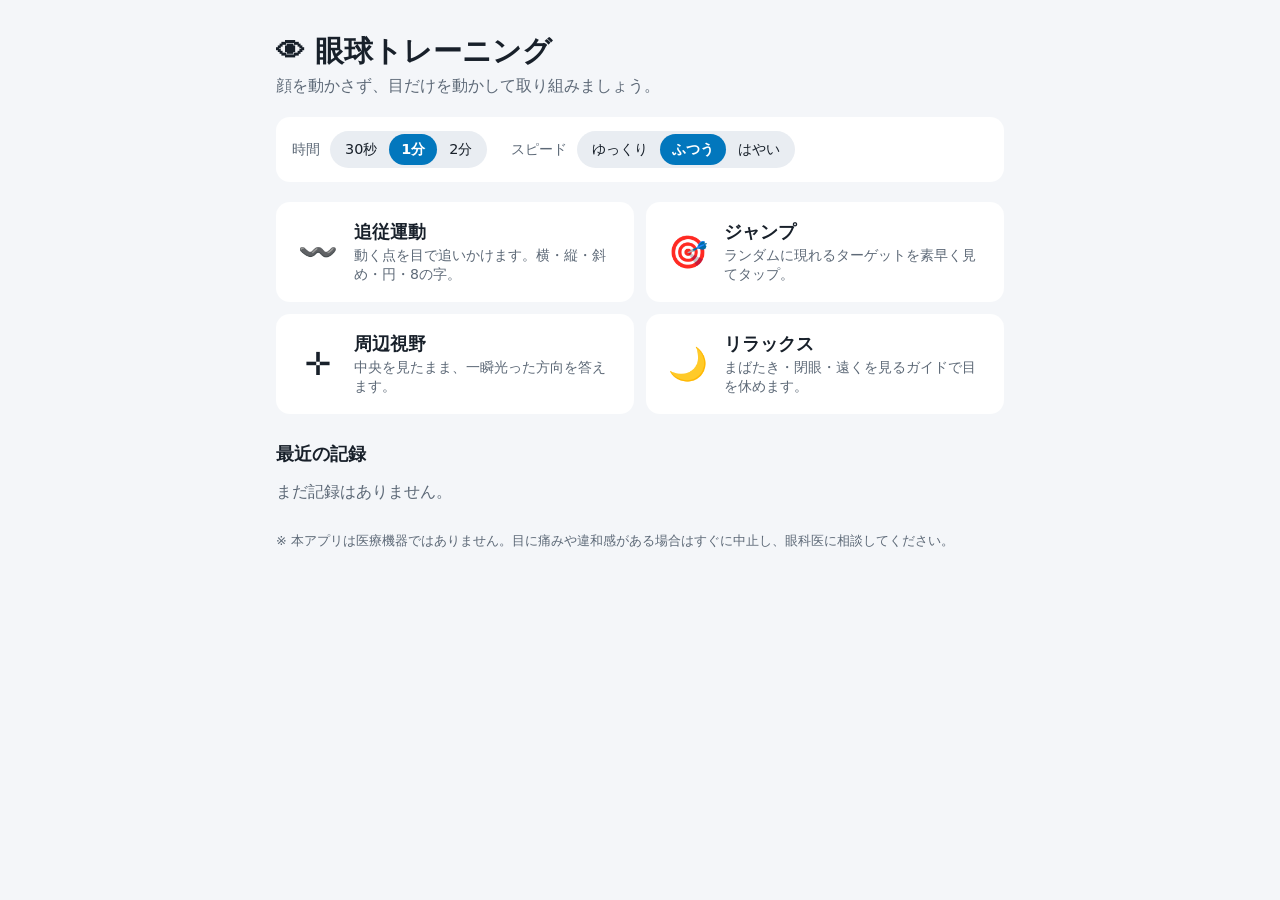
==== index.html @ 9a1d0de9 "Add eye training web app Static single-page app with four exercises (smooth pursuit, saccade targets" ====
<!doctype html>
<html lang="ja">
<head>
  <meta charset="utf-8">
  <meta name="viewport" content="width=device-width, initial-scale=1, viewport-fit=cover">
  <meta name="theme-color" content="#10151c">
  <title>眼球トレーニング</title>
  <link rel="stylesheet" href="style.css">
</head>
<body>
  <!-- ホーム -->
  <main id="home" class="screen active">
    <header class="hero">
      <h1>👁 眼球トレーニング</h1>
      <p class="lead">顔を動かさず、目だけを動かして取り組みましょう。</p>
    </header>

    <section class="settings" aria-label="設定">
      <div class="field">
        <span class="label">時間</span>
        <div class="seg" data-setting="duration">
          <button data-value="30">30秒</button>
          <button data-value="60">1分</button>
          <button data-value="120">2分</button>
        </div>
      </div>
      <div class="field">
        <span class="label">スピード</span>
        <div class="seg" data-setting="speed">
          <button data-value="slow">ゆっくり</button>
          <button data-value="normal">ふつう</button>
          <button data-value="fast">はやい</button>
        </div>
      </div>
    </section>

    <section class="modes" aria-label="トレーニング">
      <button class="card" data-mode="pursuit">
        <span class="icon">〰️</span>
        <span class="title">追従運動</span>
        <span class="desc">動く点を目で追いかけます。横・縦・斜め・円・8の字。</span>
      </button>
      <button class="card" data-mode="saccade">
        <span class="icon">🎯</span>
        <span class="title">ジャンプ</span>
        <span class="desc">ランダムに現れるターゲットを素早く見てタップ。</span>
      </button>
      <button class="card" data-mode="peripheral">
        <span class="icon">✛</span>
        <span class="title">周辺視野</span>
        <span class="desc">中央を見たまま、一瞬光った方向を答えます。</span>
      </button>
      <button class="card" data-mode="relax">
        <span class="icon">🌙</span>
        <span class="title">リラックス</span>
        <span class="desc">まばたき・閉眼・遠くを見るガイドで目を休めます。</span>
      </button>
    </section>

    <section class="history" aria-label="履歴">
      <h2>最近の記録</h2>
      <ol id="history-list"></ol>
      <p id="history-empty" class="muted">まだ記録はありません。</p>
    </section>

    <footer class="muted small">
      ※ 本アプリは医療機器ではありません。目に痛みや違和感がある場合はすぐに中止し、眼科医に相談してください。
    </footer>
  </main>

  <!-- トレーニング中 -->
  <section id="exercise" class="screen" aria-live="polite">
    <div class="topbar">
      <span id="ex-title"></span>
      <span id="ex-info"></span>
      <span id="ex-timer">0:00</span>
      <button id="ex-stop" class="ghost">終了</button>
    </div>
    <div id="hint" class="hint"></div>
    <canvas id="stage"></canvas>
    <div id="dir-pad" class="dir-pad hidden" aria-label="方向を答える">
      <button data-dir="up" aria-label="上">▲</button>
      <button data-dir="left" aria-label="左">◀</button>
      <button data-dir="right" aria-label="右">▶</button>
      <button data-dir="down" aria-label="下">▼</button>
    </div>
  </section>

  <!-- 結果 -->
  <section id="result" class="screen">
    <div class="result-box">
      <h2>おつかれさまでした！</h2>
      <p id="res-title" class="muted"></p>
      <dl id="res-stats" class="stats"></dl>
      <p class="muted small">トレーニング後は数回まばたきをして、目を休めましょう。</p>
      <div class="actions">
        <button id="res-retry" class="primary">もう一度</button>
        <button id="res-home" class="ghost">ホームへ</button>
      </div>
    </div>
  </section>

  <script src="app.js"></script>
</body>
</html>
---- style.css ----
:root {
  --bg: #10151c;
  --surface: #1a212b;
  --surface-2: #232c38;
  --text: #e8edf3;
  --muted: #8b97a6;
  --accent: #4fc3f7;
  --accent-ink: #062330;
  --target: #ffd54f;
  --good: #81c784;
  --bad: #e57373;
  --radius: 14px;
}

@media (prefers-color-scheme: light) {
  :root {
    --bg: #f4f6f9;
    --surface: #ffffff;
    --surface-2: #e9edf2;
    --text: #18202a;
    --muted: #5d6977;
    --accent: #0277bd;
    --accent-ink: #ffffff;
    --target: #e65100;
    --good: #2e7d32;
    --bad: #c62828;
  }
}

* { box-sizing: border-box; }

html, body {
  margin: 0;
  height: 100%;
  background: var(--bg);
  color: var(--text);
  font-family: system-ui, -apple-system, "Hiragino Sans", "Noto Sans JP", sans-serif;
  -webkit-tap-highlight-color: transparent;
}

button {
  font: inherit;
  color: inherit;
  cursor: pointer;
}

.screen { display: none; }
.screen.active { display: block; }
.hidden { display: none !important; }
.muted { color: var(--muted); }
.small { font-size: 0.8rem; line-height: 1.6; }

/* ---------- ホーム ---------- */
#home {
  max-width: 760px;
  margin: 0 auto;
  padding: 24px 16px 40px;
}

.hero h1 { margin: 8px 0 4px; font-size: 1.8rem; }
.lead { margin: 0 0 20px; color: var(--muted); }

.settings {
  display: flex;
  flex-wrap: wrap;
  gap: 12px 24px;
  background: var(--surface);
  border-radius: var(--radius);
  padding: 14px 16px;
  margin-bottom: 20px;
}

.field { display: flex; align-items: center; gap: 10px; }
.label { font-size: 0.9rem; color: var(--muted); }

.seg {
  display: inline-flex;
  background: var(--surface-2);
  border-radius: 999px;
  padding: 3px;
}
.seg button {
  border: 0;
  background: transparent;
  padding: 6px 12px;
  border-radius: 999px;
  font-size: 0.9rem;
}
.seg button.on {
  background: var(--accent);
  color: var(--accent-ink);
  font-weight: 600;
}

.modes {
  display: grid;
  grid-template-columns: repeat(auto-fill, minmax(min(100%, 320px), 1fr));
  gap: 12px;
}

.card {
  display: grid;
  grid-template-columns: 48px 1fr;
  grid-template-rows: auto auto;
  column-gap: 12px;
  text-align: left;
  background: var(--surface);
  border: 2px solid transparent;
  border-radius: var(--radius);
  padding: 16px;
  transition: border-color .15s, transform .15s;
}
.card:hover, .card:focus-visible { border-color: var(--accent); outline: none; }
.card:active { transform: scale(.98); }
.card .icon { grid-row: span 2; font-size: 2rem; align-self: center; text-align: center; }
.card .title { font-weight: 700; font-size: 1.1rem; }
.card .desc { color: var(--muted); font-size: 0.88rem; margin-top: 2px; }

.history { margin-top: 28px; }
.history h2 { font-size: 1.1rem; margin: 0 0 8px; }
#history-list { list-style: none; padding: 0; margin: 0; }
#history-list li {
  display: flex;
  justify-content: space-between;
  gap: 12px;
  padding: 10px 12px;
  border-bottom: 1px solid var(--surface-2);
  font-size: 0.9rem;
}
#history-list .when { color: var(--muted); white-space: nowrap; }

footer { margin-top: 28px; }

/* ---------- トレーニング ---------- */
#exercise.active {
  position: fixed;
  inset: 0;
  display: flex;
  flex-direction: column;
  user-select: none;
  -webkit-user-select: none;
}

.topbar {
  display: flex;
  align-items: center;
  gap: 12px;
  padding: 10px 16px;
  padding-top: max(10px, env(safe-area-inset-top));
  background: var(--surface);
  font-size: 0.95rem;
}
#ex-title { font-weight: 700; }
#ex-info { flex: 1; color: var(--muted); overflow: hidden; text-overflow: ellipsis; white-space: nowrap; }
#ex-timer { font-variant-numeric: tabular-nums; font-weight: 600; }

.ghost {
  border: 1px solid var(--muted);
  background: transparent;
  border-radius: 999px;
  padding: 6px 14px;
}
.primary {
  border: 0;
  background: var(--accent);
  color: var(--accent-ink);
  border-radius: 999px;
  padding: 10px 22px;
  font-weight: 700;
}

#stage {
  flex: 1;
  width: 100%;
  min-height: 0;
  display: block;
  touch-action: none;
}

.hint {
  text-align: center;
  color: var(--muted);
  font-size: 0.9rem;
  pointer-events: none;
  padding: 8px 16px 0;
}

.dir-pad {
  align-self: center;
  margin: 4px 0 max(12px, env(safe-area-inset-bottom));
  display: grid;
  grid-template-areas: ". up ." "left . right" ". down .";
  grid-template-columns: repeat(3, 56px);
  grid-template-rows: repeat(3, 56px);
  gap: 4px;
}
.dir-pad button {
  border: 0;
  border-radius: 12px;
  background: var(--surface-2);
  font-size: 1.2rem;
}
.dir-pad button:active { background: var(--accent); color: var(--accent-ink); }
.dir-pad [data-dir=up] { grid-area: up; }
.dir-pad [data-dir=down] { grid-area: down; }
.dir-pad [data-dir=left] { grid-area: left; }
.dir-pad [data-dir=right] { grid-area: right; }

/* ---------- 結果 ---------- */
#result.active {
  display: flex;
  min-height: 100%;
  align-items: center;
  justify-content: center;
  padding: 24px 16px;
}
.result-box {
  width: 100%;
  max-width: 420px;
  background: var(--surface);
  border-radius: var(--radius);
  padding: 24px;
  text-align: center;
}
.result-box h2 { margin: 0 0 4px; }
.stats {
  display: grid;
  grid-template-columns: 1fr auto;
  gap: 8px 16px;
  text-align: left;
  margin: 20px 0;
}
.stats dt { color: var(--muted); }
.stats dd { margin: 0; font-weight: 700; font-variant-numeric: tabular-nums; }
.actions { display: flex; gap: 12px; justify-content: center; margin-top: 16px; }
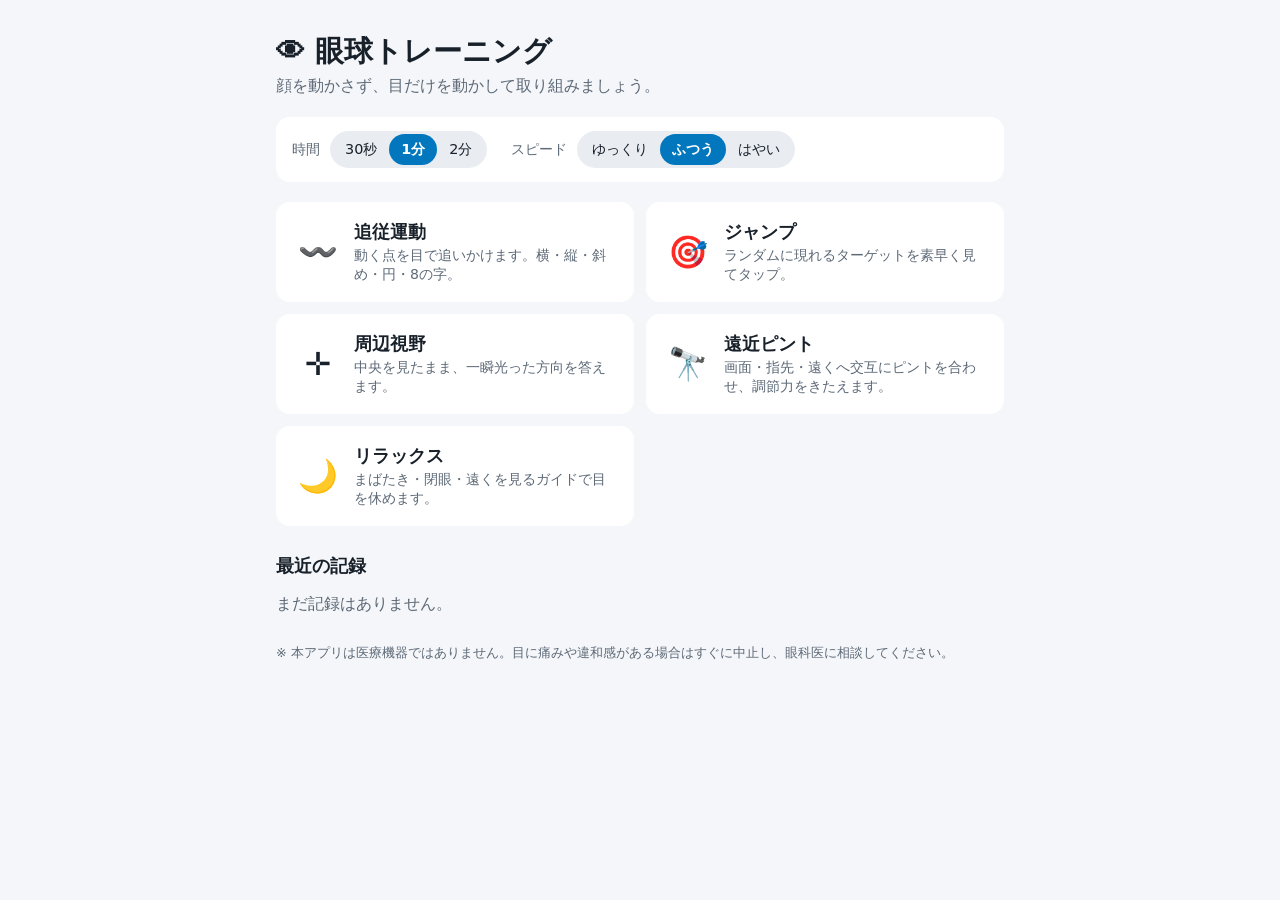
==== commit d1eae884: "Add near/far focus training mode Cycles focus between small on-screen characters, a fingertip ~20cm " ====
--- a/index.html
+++ b/index.html
@@ -49,6 +49,11 @@
         <span class="icon">✛</span>
         <span class="title">周辺視野</span>
         <span class="desc">中央を見たまま、一瞬光った方向を答えます。</span>
+      </button>
+      <button class="card" data-mode="focus">
+        <span class="icon">🔭</span>
+        <span class="title">遠近ピント</span>
+        <span class="desc">画面・指先・遠くへ交互にピントを合わせ、調節力をきたえます。</span>
       </button>
       <button class="card" data-mode="relax">
         <span class="icon">🌙</span>
